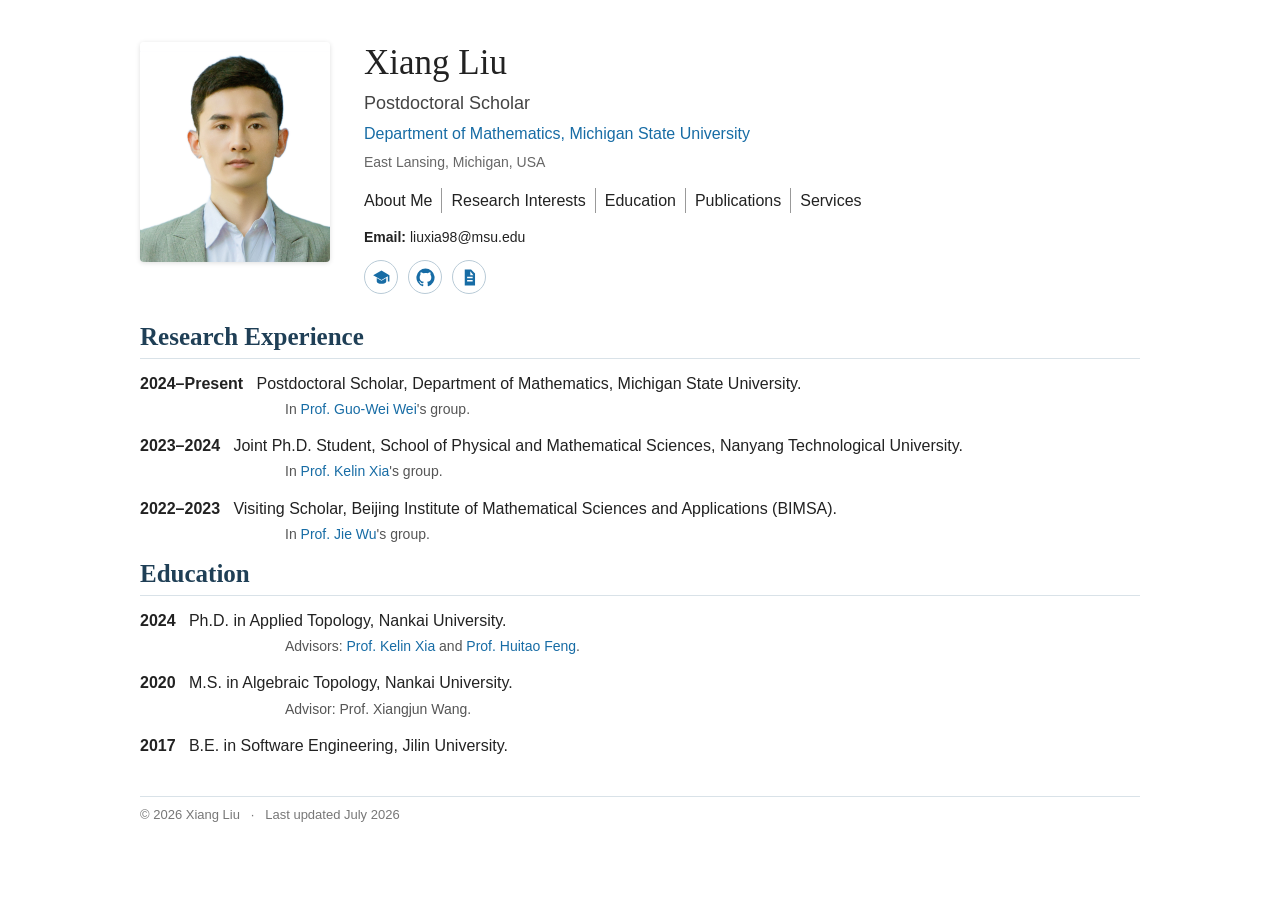
==== site/education.html @ 53ede17b "Add Education page" ====
<!doctype html>
<html lang="en"><head><meta charset="utf-8"><meta name="viewport" content="width=device-width,initial-scale=1">
<title>Education | Xiang Liu</title><meta name="description" content="Xiang Liu — Topological Data Analysis, Topological Deep Learning, Mathematical AI, and AI for Science.">
<link rel="stylesheet" href="style.css?v=20260721-1"></head>
<body><main class="page"><section class="profile" id="home">
  <img class="portrait" src="avatar.jpg" alt="Xiang Liu">
  <div class="identity">
    <h1>Xiang Liu</h1>
    <p class="role">Postdoctoral Scholar</p>
    <p><a href="https://math.msu.edu/">Department of Mathematics, Michigan State University</a></p>
    <p class="location">East Lansing, Michigan, USA</p>
    <nav aria-label="Primary navigation">
<a href="index.html" data-page="about">About Me</a>
<a href="research.html" data-page="research">Research Interests</a>
<a href="education.html" data-page="education" class="active" aria-current="page">Education</a>
<a href="publications.html" data-page="publications">Publications</a>
<a href="services.html" data-page="services">Services</a>
</nav>
    <p class="contact"><b>Email:</b> liuxia98@msu.edu</p>
    <div class="profile-icons" aria-label="Academic profiles and CV">
<a href="https://scholar.google.com/citations?user=dQ2GJ_IAAAAJ&hl=en" aria-label="Google Scholar" title="Google Scholar"><svg viewBox="0 0 24 24" aria-hidden="true"><path d="M12 3 1.5 9 12 15l8-4.57V17h2V9L12 3Zm-6 9.75V17c0 1.7 3 3 6 3s6-1.3 6-3v-4.25L12 16.2 6 12.75Z"/></svg></a>
<a href="https://github.com/LiuXiangMath" aria-label="GitHub" title="GitHub"><svg viewBox="0 0 24 24" aria-hidden="true"><path d="M12 .7A11.5 11.5 0 0 0 8.36 23.1c.58.1.79-.25.79-.56v-2.03c-3.22.7-3.9-1.37-3.9-1.37-.52-1.34-1.28-1.7-1.28-1.7-1.05-.72.08-.71.08-.71 1.16.08 1.77 1.19 1.77 1.19 1.03 1.77 2.7 1.26 3.36.96.1-.75.4-1.26.73-1.55-2.57-.29-5.27-1.29-5.27-5.73 0-1.27.45-2.3 1.19-3.11-.12-.29-.52-1.47.11-3.07 0 0 .97-.31 3.16 1.19A10.96 10.96 0 0 1 12 6.22c.98 0 1.95.13 2.86.39 2.2-1.5 3.16-1.19 3.16-1.19.63 1.6.23 2.78.11 3.07.74.81 1.19 1.84 1.19 3.11 0 4.45-2.71 5.43-5.29 5.72.42.36.79 1.07.79 2.16v3.06c0 .31.21.67.8.56A11.5 11.5 0 0 0 12 .7Z"/></svg></a>
<a href="Xiang_Liu_CV.pdf" aria-label="Curriculum Vitae" title="Curriculum Vitae"><svg viewBox="0 0 24 24" aria-hidden="true"><path d="M6 2h8l5 5v15H6V2Zm7 2v5h4L13 4ZM9 13h7v-2H9v2Zm0 4h7v-2H9v2Z"/></svg></a>
</div>
  </div>
</section>
<div class="page-content"><section id="education"><h2>Research Experience</h2>
<ul class="dated">
<li><b>2024–Present</b> &nbsp; Postdoctoral Scholar, Department of Mathematics, Michigan State University.<br><span>In <a href="https://users.math.msu.edu/users/weig/">Prof. Guo-Wei Wei</a>'s group.</span></li>
<li><b>2023–2024</b> &nbsp; Joint Ph.D. Student, School of Physical and Mathematical Sciences, Nanyang Technological University.<br><span>In <a href="https://personal.ntu.edu.sg/XIAKELIN/index.html">Prof. Kelin Xia</a>'s group.</span></li>
<li><b>2022–2023</b> &nbsp; Visiting Scholar, Beijing Institute of Mathematical Sciences and Applications (BIMSA).<br><span>In <a href="https://www.bimsa.cn/detail/jiewu.html">Prof. Jie Wu</a>'s group.</span></li>
</ul>
<h2 class="subsection-title">Education</h2>
<ul class="dated">
<li><b>2024</b> &nbsp; Ph.D. in Applied Topology, Nankai University.<br><span>Advisors: <a href="https://personal.ntu.edu.sg/XIAKELIN/index.html">Prof. Kelin Xia</a> and <a href="https://math.nankai.edu.cn/2016/1112/c5621a49486/page.htm">Prof. Huitao Feng</a>.</span></li>
<li><b>2020</b> &nbsp; M.S. in Algebraic Topology, Nankai University.<br><span>Advisor: Prof. Xiangjun Wang.</span></li>
<li><b>2017</b> &nbsp; B.E. in Software Engineering, Jilin University.</li>
</ul>
</section></div>
<footer><hr><p>© 2026 Xiang Liu &nbsp; · &nbsp; Last updated July 2026</p></footer>
</main></body></html>
---- site/style.css ----
:root{--blue:#176ca5;--dark:#222;--muted:#555;--line:#d9e2e8}*{box-sizing:border-box}html{scroll-behavior:smooth}body{margin:0;background:#fff;color:var(--dark);font-family:Arial,Helvetica,sans-serif;font-size:16px;line-height:1.58}.page{width:min(1000px,calc(100% - 40px));margin:42px auto 28px}a{color:var(--blue);text-decoration:none}a:hover{text-decoration:underline}.profile{display:grid;grid-template-columns:190px 1fr;gap:34px;align-items:start;margin-bottom:24px}.portrait{width:190px;height:220px;object-fit:cover;border-radius:4px;box-shadow:0 1px 5px #0002}.identity h1{font:500 35px/1.2 Georgia,"Times New Roman",serif;margin:0 0 5px}.identity h1 span{font-size:21px;font-weight:400;color:#555}.identity p{margin:4px 0}.role{font-size:18px;color:#444}.location{color:#666;font-size:14px}.identity nav{margin:15px 0 13px;display:flex;flex-wrap:wrap}.identity nav a{color:#222;padding:0 9px;border-right:1px solid #999}.identity nav a:first-child{padding-left:0}.identity nav a:last-child{border-right:0}.contact,.profiles{font-size:14px}section{scroll-margin-top:15px;margin:27px 0}h2{font:600 25px/1.3 Georgia,"Times New Roman",serif;margin:0 0 12px;padding-bottom:4px;border-bottom:1px solid var(--line);color:#1f3f56}h3{font-size:16px;color:#555;margin:20px 0 6px}p{margin:8px 0}ul{margin:7px 0 12px;padding-left:24px}li{margin:7px 0}section#publications li{margin:10px 0}.dated{list-style:none;padding-left:0}.dated li{margin:12px 0}.dated span{padding-left:145px;color:#555;font-size:14px}.all-pubs{margin-top:20px}.reviewers{line-height:1.9;color:#444}footer{margin-top:38px;color:#777;font-size:13px}footer hr{border:0;border-top:1px solid var(--line)}@media(max-width:650px){.page{width:calc(100% - 28px);margin-top:22px}.profile{grid-template-columns:1fr;gap:18px}.portrait{width:145px;height:170px}.identity h1{font-size:30px}.identity nav{gap:7px 0}.identity nav a{font-size:13px}.dated span{padding-left:0;display:block}h2{font-size:22px}body{font-size:15px}}.profile-icons{display:flex;gap:10px;margin-top:12px}.profile-icons a{width:34px;height:34px;display:inline-flex;align-items:center;justify-content:center;border:1px solid #b9cbd7;border-radius:50%;color:var(--blue);transition:background .18s,color .18s,border-color .18s,transform .18s}.profile-icons a:hover{background:var(--blue);color:#fff;border-color:var(--blue);text-decoration:none;transform:translateY(-1px)}.profile-icons svg{width:19px;height:19px;fill:currentColor}
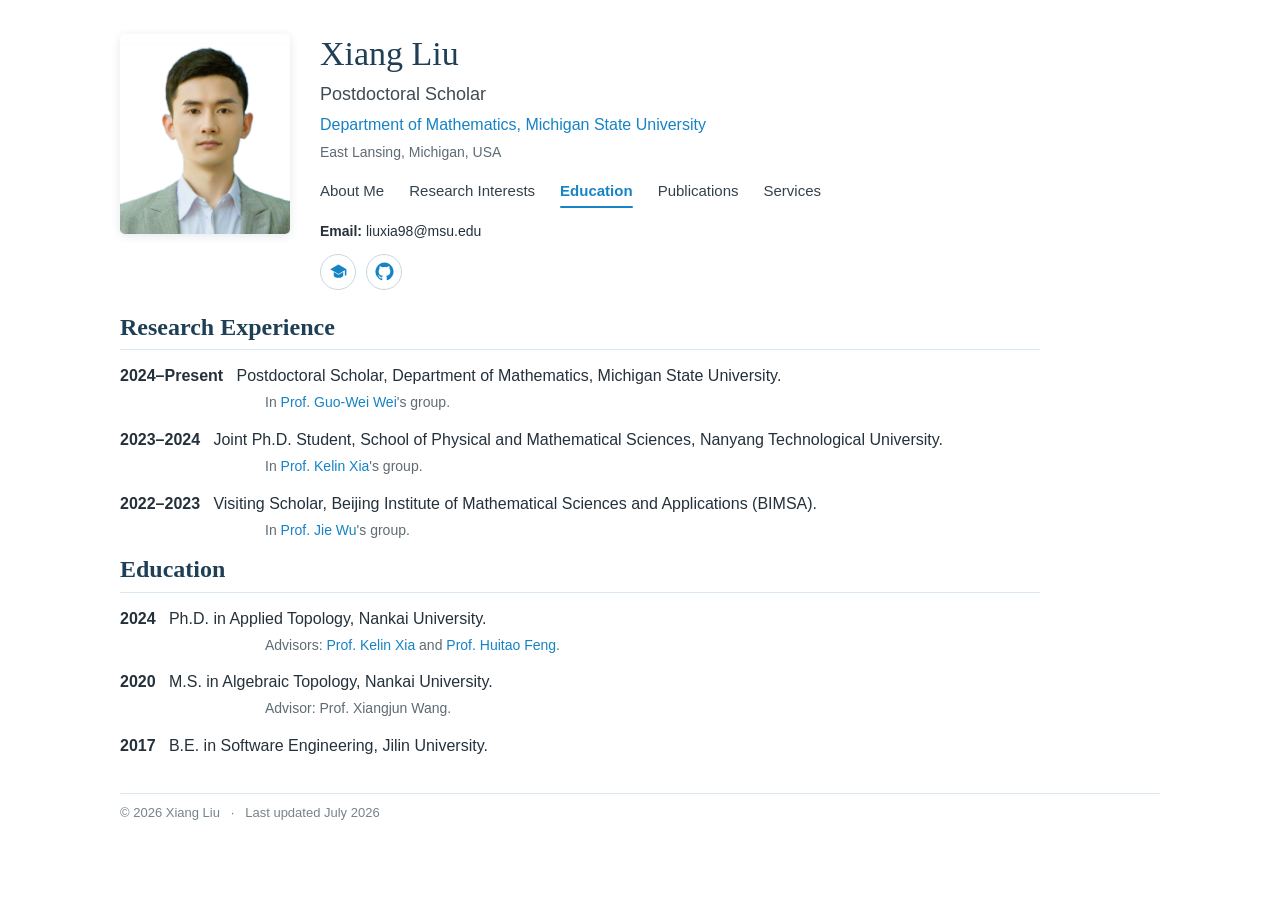
==== commit 9cd0ddf8: "Remove CV icon from site header" ====
--- a/site/education.html
+++ b/site/education.html
@@ -17,10 +17,9 @@
 <a href="services.html" data-page="services">Services</a>
 </nav>
     <p class="contact"><b>Email:</b> liuxia98@msu.edu</p>
-    <div class="profile-icons" aria-label="Academic profiles and CV">
+    <div class="profile-icons" aria-label="Academic profiles">
 <a href="https://scholar.google.com/citations?user=dQ2GJ_IAAAAJ&hl=en" aria-label="Google Scholar" title="Google Scholar"><svg viewBox="0 0 24 24" aria-hidden="true"><path d="M12 3 1.5 9 12 15l8-4.57V17h2V9L12 3Zm-6 9.75V17c0 1.7 3 3 6 3s6-1.3 6-3v-4.25L12 16.2 6 12.75Z"/></svg></a>
 <a href="https://github.com/LiuXiangMath" aria-label="GitHub" title="GitHub"><svg viewBox="0 0 24 24" aria-hidden="true"><path d="M12 .7A11.5 11.5 0 0 0 8.36 23.1c.58.1.79-.25.79-.56v-2.03c-3.22.7-3.9-1.37-3.9-1.37-.52-1.34-1.28-1.7-1.28-1.7-1.05-.72.08-.71.08-.71 1.16.08 1.77 1.19 1.77 1.19 1.03 1.77 2.7 1.26 3.36.96.1-.75.4-1.26.73-1.55-2.57-.29-5.27-1.29-5.27-5.73 0-1.27.45-2.3 1.19-3.11-.12-.29-.52-1.47.11-3.07 0 0 .97-.31 3.16 1.19A10.96 10.96 0 0 1 12 6.22c.98 0 1.95.13 2.86.39 2.2-1.5 3.16-1.19 3.16-1.19.63 1.6.23 2.78.11 3.07.74.81 1.19 1.84 1.19 3.11 0 4.45-2.71 5.43-5.29 5.72.42.36.79 1.07.79 2.16v3.06c0 .31.21.67.8.56A11.5 11.5 0 0 0 12 .7Z"/></svg></a>
-<a href="Xiang_Liu_CV.pdf" aria-label="Curriculum Vitae" title="Curriculum Vitae"><svg viewBox="0 0 24 24" aria-hidden="true"><path d="M6 2h8l5 5v15H6V2Zm7 2v5h4L13 4ZM9 13h7v-2H9v2Zm0 4h7v-2H9v2Z"/></svg></a>
 </div>
   </div>
 </section>
--- a/site/style.css
+++ b/site/style.css
@@ -1 +1,230 @@
-:root{--blue:#176ca5;--dark:#222;--muted:#555;--line:#d9e2e8}*{box-sizing:border-box}html{scroll-behavior:smooth}body{margin:0;background:#fff;color:var(--dark);font-family:Arial,Helvetica,sans-serif;font-size:16px;line-height:1.58}.page{width:min(1000px,calc(100% - 40px));margin:42px auto 28px}a{color:var(--blue);text-decoration:none}a:hover{text-decoration:underline}.profile{display:grid;grid-template-columns:190px 1fr;gap:34px;align-items:start;margin-bottom:24px}.portrait{width:190px;height:220px;object-fit:cover;border-radius:4px;box-shadow:0 1px 5px #0002}.identity h1{font:500 35px/1.2 Georgia,"Times New Roman",serif;margin:0 0 5px}.identity h1 span{font-size:21px;font-weight:400;color:#555}.identity p{margin:4px 0}.role{font-size:18px;color:#444}.location{color:#666;font-size:14px}.identity nav{margin:15px 0 13px;display:flex;flex-wrap:wrap}.identity nav a{color:#222;padding:0 9px;border-right:1px solid #999}.identity nav a:first-child{padding-left:0}.identity nav a:last-child{border-right:0}.contact,.profiles{font-size:14px}section{scroll-margin-top:15px;margin:27px 0}h2{font:600 25px/1.3 Georgia,"Times New Roman",serif;margin:0 0 12px;padding-bottom:4px;border-bottom:1px solid var(--line);color:#1f3f56}h3{font-size:16px;color:#555;margin:20px 0 6px}p{margin:8px 0}ul{margin:7px 0 12px;padding-left:24px}li{margin:7px 0}section#publications li{margin:10px 0}.dated{list-style:none;padding-left:0}.dated li{margin:12px 0}.dated span{padding-left:145px;color:#555;font-size:14px}.all-pubs{margin-top:20px}.reviewers{line-height:1.9;color:#444}footer{margin-top:38px;color:#777;font-size:13px}footer hr{border:0;border-top:1px solid var(--line)}@media(max-width:650px){.page{width:calc(100% - 28px);margin-top:22px}.profile{grid-template-columns:1fr;gap:18px}.portrait{width:145px;height:170px}.identity h1{font-size:30px}.identity nav{gap:7px 0}.identity nav a{font-size:13px}.dated span{padding-left:0;display:block}h2{font-size:22px}body{font-size:15px}}.profile-icons{display:flex;gap:10px;margin-top:12px}.profile-icons a{width:34px;height:34px;display:inline-flex;align-items:center;justify-content:center;border:1px solid #b9cbd7;border-radius:50%;color:var(--blue);transition:background .18s,color .18s,border-color .18s,transform .18s}.profile-icons a:hover{background:var(--blue);color:#fff;border-color:var(--blue);text-decoration:none;transform:translateY(-1px)}.profile-icons svg{width:19px;height:19px;fill:currentColor}+:root {
+  --primary: #1683c5;
+  --primary-dark: #126a9f;
+  --text: #25313a;
+  --muted: #5f6b73;
+  --border: #d9e8f2;
+}
+
+* { box-sizing: border-box; }
+html { scroll-behavior: smooth; }
+
+body {
+  margin: 0;
+  background: #fff;
+  color: var(--text);
+  font-family: Arial, Helvetica, sans-serif;
+  font-size: 16px;
+  line-height: 1.62;
+}
+
+.page {
+  width: min(1040px, calc(100% - 48px));
+  margin: 34px auto 28px;
+}
+
+a {
+  color: var(--primary);
+  text-decoration: none;
+}
+
+a:hover { color: var(--primary-dark); text-decoration: underline; }
+
+.profile {
+  display: grid;
+  grid-template-columns: 170px minmax(0, 1fr);
+  gap: 30px;
+  align-items: start;
+  margin-bottom: 18px;
+}
+
+.portrait {
+  width: 170px;
+  height: 200px;
+  object-fit: cover;
+  border-radius: 5px;
+  box-shadow: 0 2px 10px rgb(31 63 86 / 12%);
+}
+
+.identity h1 {
+  margin: 0 0 6px;
+  font: 500 34px/1.18 Georgia, "Times New Roman", serif;
+  color: #1f3f56;
+}
+
+.identity h1 span {
+  color: var(--muted);
+  font-size: 20px;
+  font-weight: 400;
+}
+
+.identity p { margin: 3px 0; }
+
+.role {
+  color: #3f4b54;
+  font-size: 18px;
+}
+
+.location {
+  color: var(--muted);
+  font-size: 14px;
+}
+
+.identity nav {
+  display: flex;
+  flex-wrap: wrap;
+  gap: 8px 25px;
+  margin: 15px 0 12px;
+}
+
+.identity nav a {
+  position: relative;
+  padding: 0 0 5px;
+  color: #34424c;
+  font-size: 15px;
+  font-weight: 500;
+}
+
+.identity nav a:hover {
+  color: var(--primary);
+  text-decoration: none;
+}
+
+.identity nav a.active {
+  color: var(--primary);
+  font-weight: 600;
+}
+
+.identity nav a.active::after {
+  position: absolute;
+  right: 0;
+  bottom: 0;
+  left: 0;
+  height: 2px;
+  border-radius: 2px;
+  background: var(--primary);
+  content: "";
+}
+
+.contact,
+.profiles { font-size: 14px; }
+
+.profile-icons {
+  display: flex;
+  gap: 10px;
+  margin-top: 11px;
+}
+
+.profile-icons a {
+  display: inline-flex;
+  width: 36px;
+  height: 36px;
+  align-items: center;
+  justify-content: center;
+  border: 1px solid #c5d7e2;
+  border-radius: 50%;
+  color: var(--primary);
+  transition: color .18s, border-color .18s, background .18s, transform .18s;
+}
+
+.profile-icons a:hover {
+  border-color: var(--primary);
+  background: #f3f9fc;
+  color: var(--primary-dark);
+  text-decoration: none;
+  transform: translateY(-2px);
+}
+
+.profile-icons svg {
+  width: 19px;
+  height: 19px;
+  fill: currentColor;
+}
+
+.page-content {
+  width: min(100%, 920px);
+  min-height: 280px;
+}
+
+section {
+  margin: 24px 0;
+  scroll-margin-top: 15px;
+}
+
+.page-content section { margin-top: 22px; }
+
+h2 {
+  margin: 0 0 13px;
+  padding-bottom: 6px;
+  border-bottom: 1px solid var(--border);
+  color: #1f3f56;
+  font: 600 24px/1.3 Georgia, "Times New Roman", serif;
+}
+
+h3 {
+  margin: 20px 0 6px;
+  color: var(--muted);
+  font-size: 16px;
+}
+
+p { margin: 8px 0; }
+ul { margin: 7px 0 12px; padding-left: 24px; }
+li { margin: 7px 0; }
+section#publications li { margin: 10px 0; }
+
+.dated {
+  padding-left: 0;
+  list-style: none;
+}
+
+.dated li { margin: 12px 0; }
+
+.dated span {
+  padding-left: 145px;
+  color: var(--muted);
+  font-size: 14px;
+}
+
+.all-pubs { margin-top: 20px; }
+.reviewers { color: #44515a; line-height: 1.9; }
+
+footer {
+  margin-top: 34px;
+  color: #77838b;
+  font-size: 13px;
+}
+
+footer hr {
+  border: 0;
+  border-top: 1px solid var(--border);
+}
+
+@media (max-width: 650px) {
+  body { font-size: 15px; }
+
+  .page {
+    width: calc(100% - 28px);
+    margin-top: 20px;
+  }
+
+  .profile {
+    grid-template-columns: 1fr;
+    gap: 16px;
+  }
+
+  .portrait {
+    width: 140px;
+    height: 165px;
+  }
+
+  .identity h1 { font-size: 30px; }
+
+  .identity nav {
+    gap: 7px 18px;
+    margin-top: 13px;
+  }
+
+  .identity nav a { font-size: 13px; }
+  .dated span { display: block; padding-left: 0; }
+  h2 { font-size: 22px; }
+}
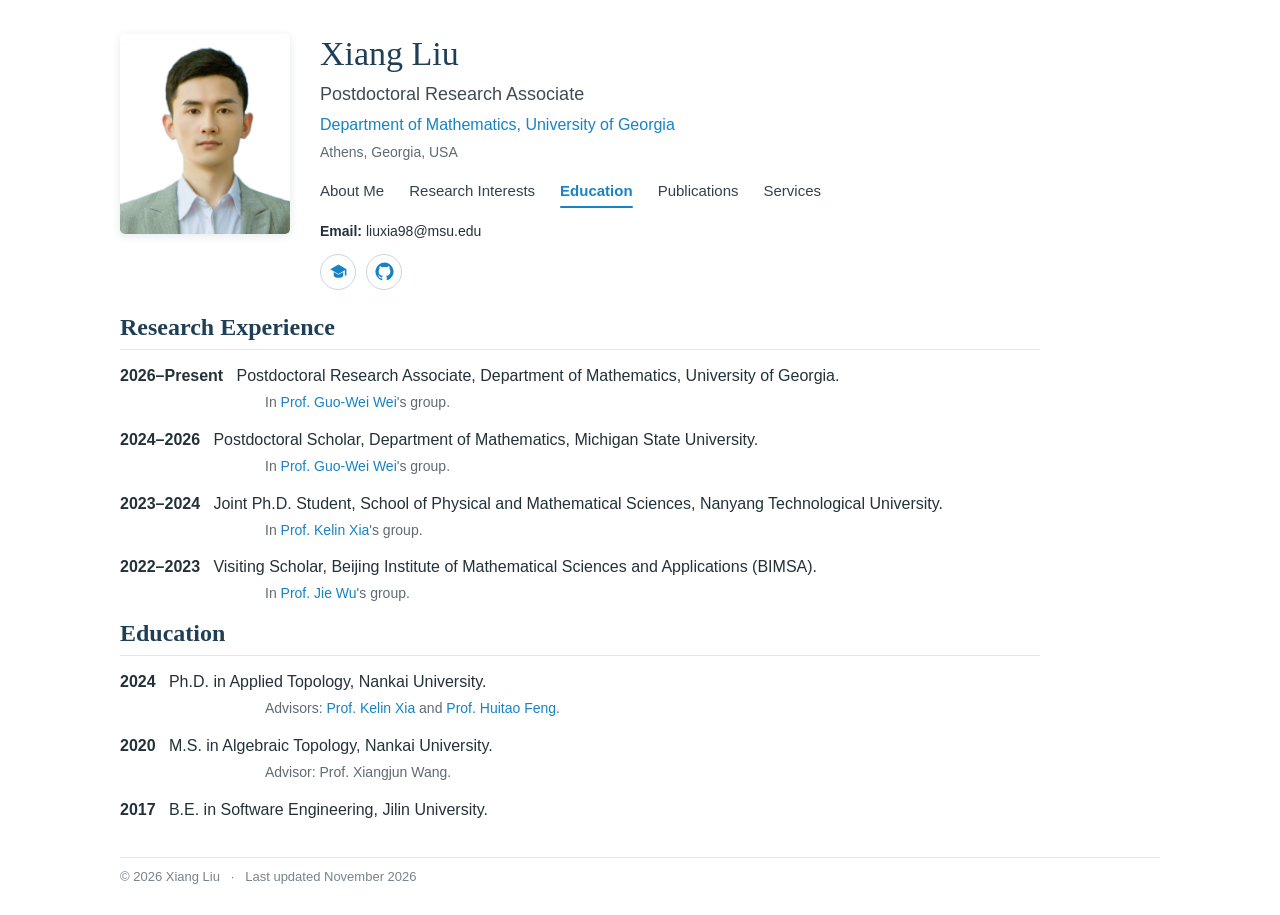
==== commit 462779d9: "Update UGA affiliation in education.html" ====
--- a/site/education.html
+++ b/site/education.html
@@ -1,14 +1,14 @@
 <!doctype html>
 <html lang="en"><head><meta charset="utf-8"><meta name="viewport" content="width=device-width,initial-scale=1">
-<title>Education | Xiang Liu</title><meta name="description" content="Xiang Liu — Topological Data Analysis, Topological Deep Learning, Mathematical AI, and AI for Science.">
+<title>Education | Xiang Liu</title><meta name="description" content="Xiang Liu is a Postdoctoral Research Associate in the Department of Mathematics at the University of Georgia, working in topological data analysis, topological deep learning, mathematical AI, and AI for science.">
 <link rel="stylesheet" href="style.css?v=20260721-1"></head>
 <body><main class="page"><section class="profile" id="home">
   <img class="portrait" src="avatar.jpg" alt="Xiang Liu">
   <div class="identity">
     <h1>Xiang Liu</h1>
-    <p class="role">Postdoctoral Scholar</p>
-    <p><a href="https://math.msu.edu/">Department of Mathematics, Michigan State University</a></p>
-    <p class="location">East Lansing, Michigan, USA</p>
+    <p class="role">Postdoctoral Research Associate</p>
+    <p><a href="https://www.math.uga.edu/">Department of Mathematics, University of Georgia</a></p>
+    <p class="location">Athens, Georgia, USA</p>
     <nav aria-label="Primary navigation">
 <a href="index.html" data-page="about">About Me</a>
 <a href="research.html" data-page="research">Research Interests</a>
@@ -25,7 +25,8 @@
 </section>
 <div class="page-content"><section id="education"><h2>Research Experience</h2>
 <ul class="dated">
-<li><b>2024–Present</b> &nbsp; Postdoctoral Scholar, Department of Mathematics, Michigan State University.<br><span>In <a href="https://users.math.msu.edu/users/weig/">Prof. Guo-Wei Wei</a>'s group.</span></li>
+<li><b>2026–Present</b> &nbsp; Postdoctoral Research Associate, Department of Mathematics, University of Georgia.<br><span>In <a href="https://guowei-uga.github.io/">Prof. Guo-Wei Wei</a>'s group.</span></li>
+<li><b>2024–2026</b> &nbsp; Postdoctoral Scholar, Department of Mathematics, Michigan State University.<br><span>In <a href="https://guowei-uga.github.io/">Prof. Guo-Wei Wei</a>'s group.</span></li>
 <li><b>2023–2024</b> &nbsp; Joint Ph.D. Student, School of Physical and Mathematical Sciences, Nanyang Technological University.<br><span>In <a href="https://personal.ntu.edu.sg/XIAKELIN/index.html">Prof. Kelin Xia</a>'s group.</span></li>
 <li><b>2022–2023</b> &nbsp; Visiting Scholar, Beijing Institute of Mathematical Sciences and Applications (BIMSA).<br><span>In <a href="https://www.bimsa.cn/detail/jiewu.html">Prof. Jie Wu</a>'s group.</span></li>
 </ul>
@@ -36,5 +37,5 @@
 <li><b>2017</b> &nbsp; B.E. in Software Engineering, Jilin University.</li>
 </ul>
 </section></div>
-<footer><hr><p>© 2026 Xiang Liu &nbsp; · &nbsp; Last updated July 2026</p></footer>
+<footer><hr><p>© 2026 Xiang Liu &nbsp; · &nbsp; Last updated November 2026</p></footer>
 </main></body></html>
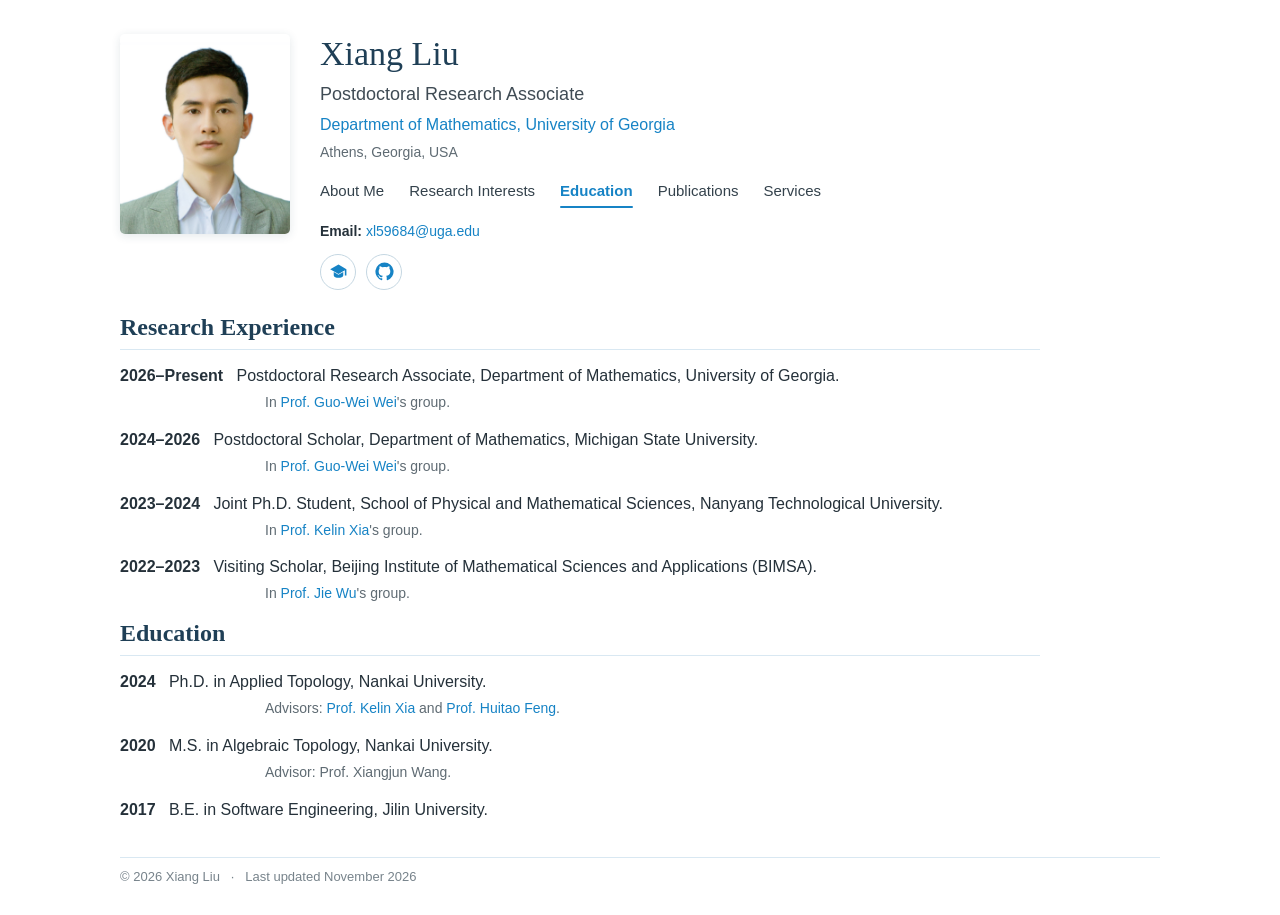
==== commit 55b7ccfb: "Update email address in education.html" ====
--- a/site/education.html
+++ b/site/education.html
@@ -16,7 +16,7 @@
 <a href="publications.html" data-page="publications">Publications</a>
 <a href="services.html" data-page="services">Services</a>
 </nav>
-    <p class="contact"><b>Email:</b> liuxia98@msu.edu</p>
+    <p class="contact"><b>Email:</b> <a href="mailto:xl59684@uga.edu">xl59684@uga.edu</a></p>
     <div class="profile-icons" aria-label="Academic profiles">
 <a href="https://scholar.google.com/citations?user=dQ2GJ_IAAAAJ&hl=en" aria-label="Google Scholar" title="Google Scholar"><svg viewBox="0 0 24 24" aria-hidden="true"><path d="M12 3 1.5 9 12 15l8-4.57V17h2V9L12 3Zm-6 9.75V17c0 1.7 3 3 6 3s6-1.3 6-3v-4.25L12 16.2 6 12.75Z"/></svg></a>
 <a href="https://github.com/LiuXiangMath" aria-label="GitHub" title="GitHub"><svg viewBox="0 0 24 24" aria-hidden="true"><path d="M12 .7A11.5 11.5 0 0 0 8.36 23.1c.58.1.79-.25.79-.56v-2.03c-3.22.7-3.9-1.37-3.9-1.37-.52-1.34-1.28-1.7-1.28-1.7-1.05-.72.08-.71.08-.71 1.16.08 1.77 1.19 1.77 1.19 1.03 1.77 2.7 1.26 3.36.96.1-.75.4-1.26.73-1.55-2.57-.29-5.27-1.29-5.27-5.73 0-1.27.45-2.3 1.19-3.11-.12-.29-.52-1.47.11-3.07 0 0 .97-.31 3.16 1.19A10.96 10.96 0 0 1 12 6.22c.98 0 1.95.13 2.86.39 2.2-1.5 3.16-1.19 3.16-1.19.63 1.6.23 2.78.11 3.07.74.81 1.19 1.84 1.19 3.11 0 4.45-2.71 5.43-5.29 5.72.42.36.79 1.07.79 2.16v3.06c0 .31.21.67.8.56A11.5 11.5 0 0 0 12 .7Z"/></svg></a>
